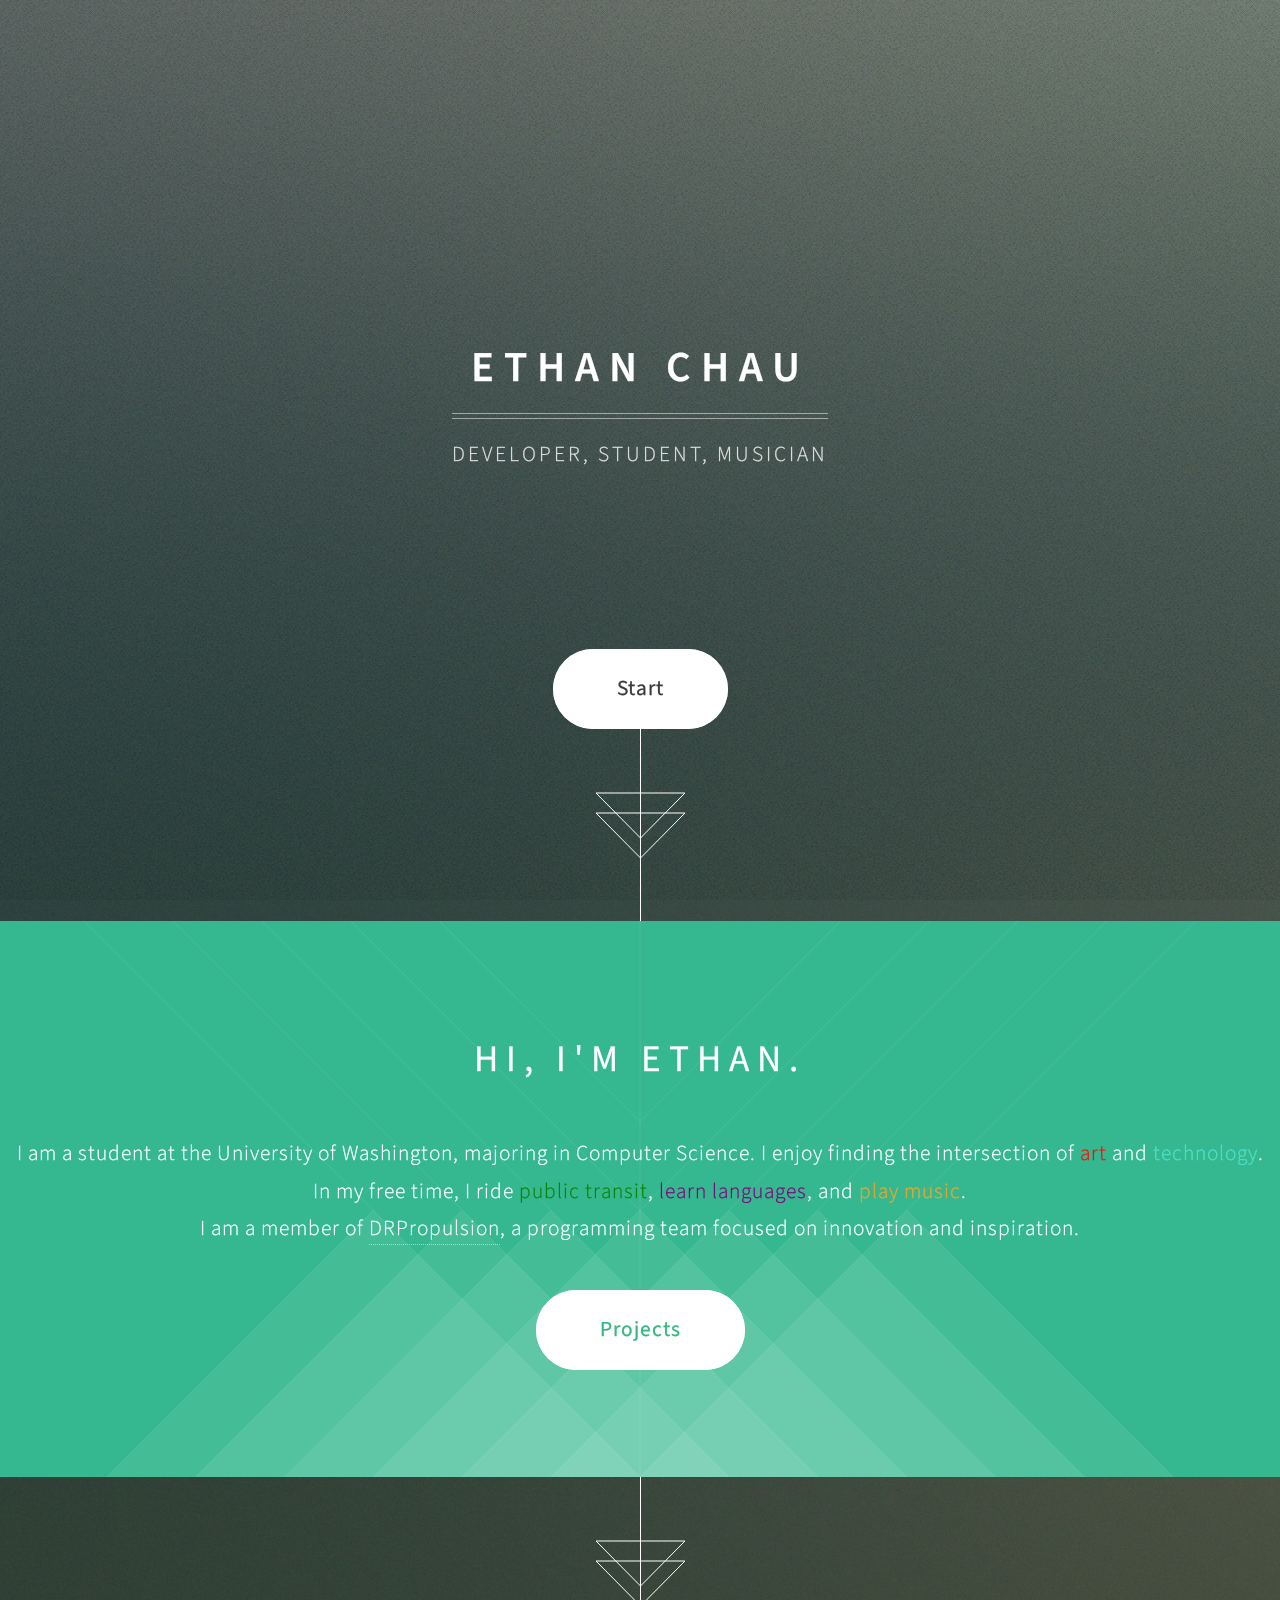
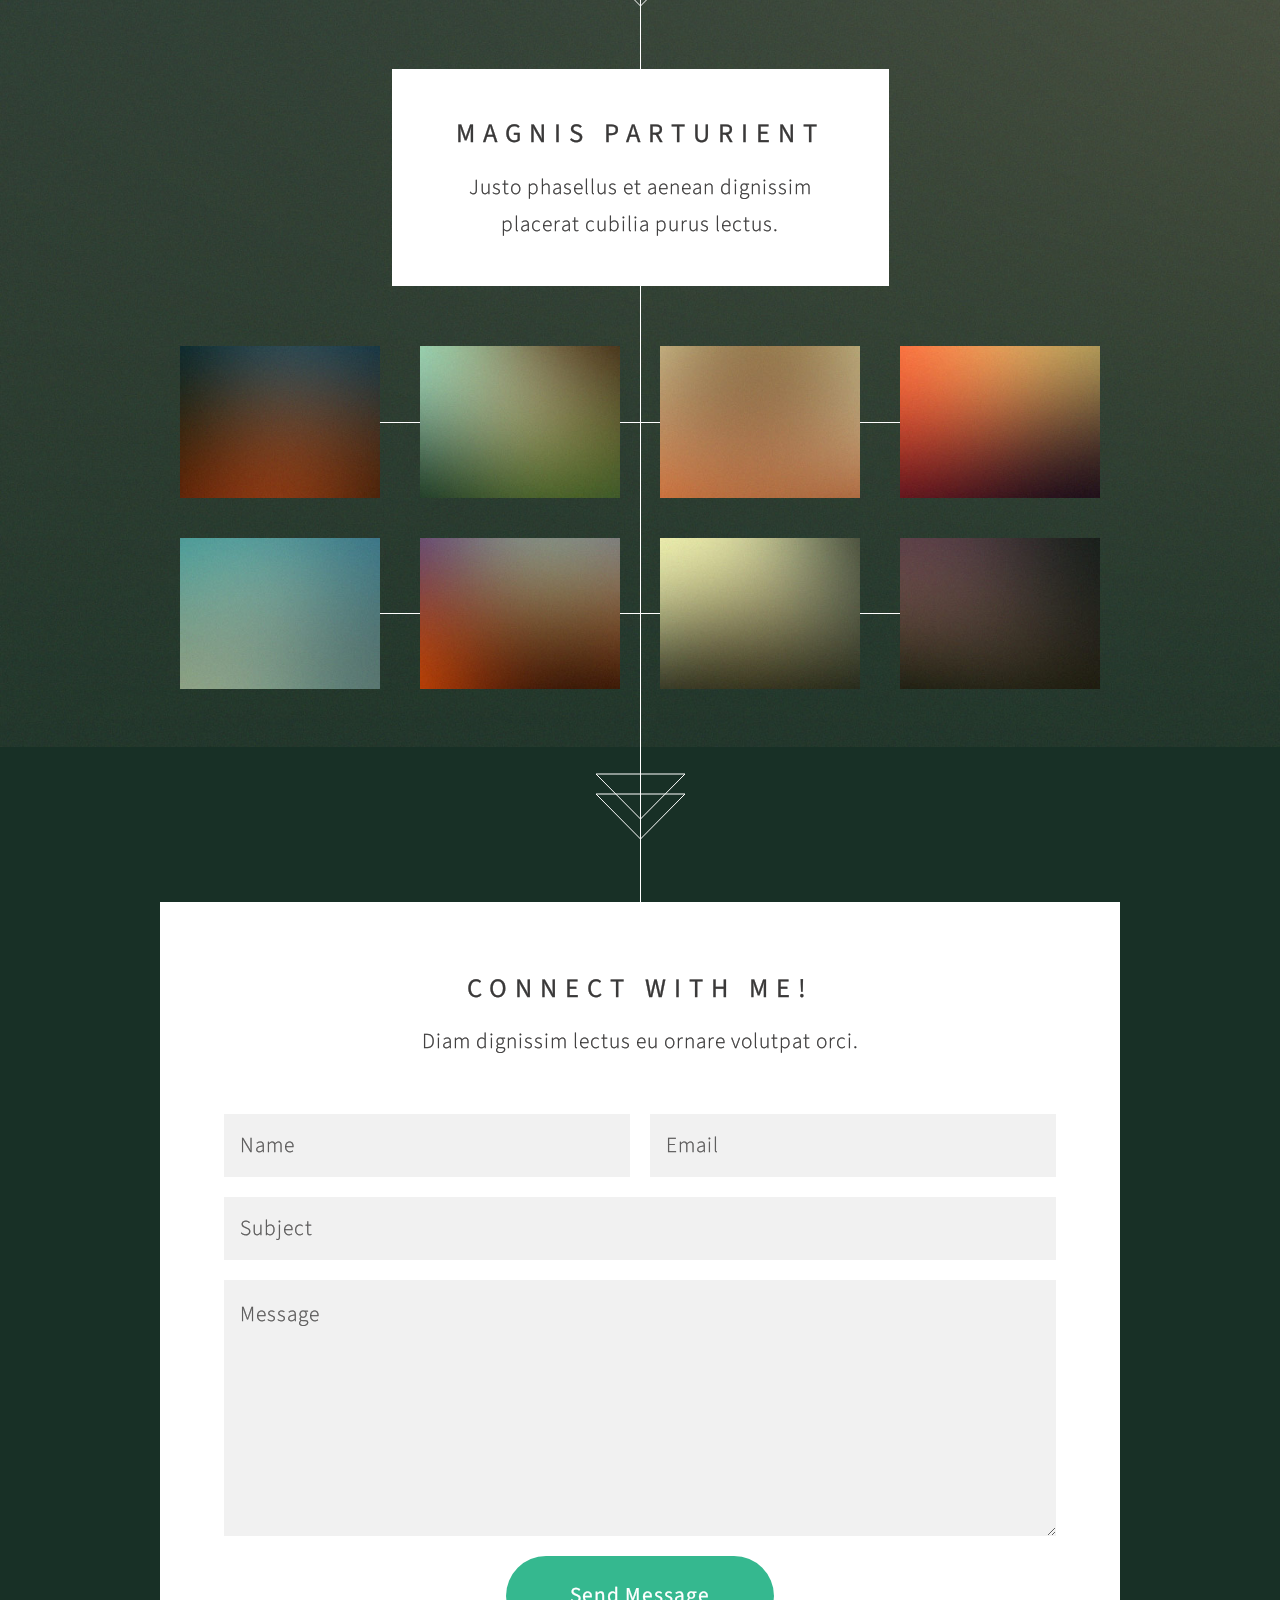
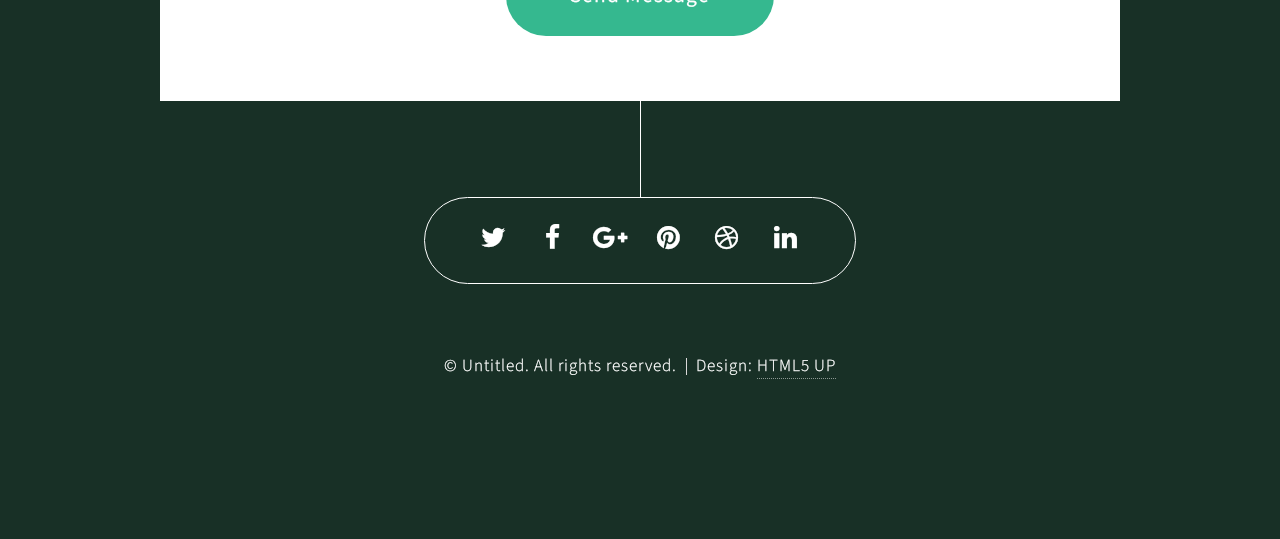
==== beta/index.html @ 8a01fe2d "beta site" ====
<!DOCTYPE HTML>
<!--
	Overflow by HTML5 UP
	html5up.net | @n33co
	Free for personal and commercial use under the CCA 3.0 license (html5up.net/license)
-->
<html>
	<head>
		<title>Ethan Chau</title>
		<meta charset="utf-8" />
		<meta name="viewport" content="width=device-width, initial-scale=1" />
		<!--[if lte IE 8]><script src="assets/js/ie/html5shiv.js"></script><![endif]-->
		<link rel="stylesheet" href="assets/css/main.css" />
		<!--[if lte IE 8]><link rel="stylesheet" href="assets/css/ie8.css" /><![endif]-->
		
	</head>
	<body>

		<!-- Header -->
			<section id="header">
				<header>
					<h1>Ethan Chau</h1>
					<p>Developer, Student, Musician</p>
				</header>
				<footer>
					<a href="#banner" class="button style2 scrolly-middle">Start</a>
				</footer>
			</section>

		<!-- Banner -->
			<section id="banner">
				<header>
					<h2>Hi, I'm Ethan.</h2>
				</header>
				<p>I am a student at the University of Washington, majoring in Computer Science.  I enjoy finding the intersection of <span style="color:red">art</span> and <span style="color:#49E0C4">technology</span>.</p>
				<p>In my free time, I ride <span style="color:green">public transit</span>, <span style="color:#770077">learn languages</span>, and <span style="color:#EAA520">play music</span>.</p>
				<p>I am a member of <a href="http://drpropulsion.github.io/">DRPropulsion</a>, a programming team focused on innovation and inspiration.</p>
				<footer>
					<a href="#first" class="button style2 scrolly">Projects</a>
				</footer>
			</section>


		<!-- Portfolio -->
			<article id="first" class="container box style2">
				<header>
					<h2>Magnis parturient</h2>
					<p>Justo phasellus et aenean dignissim<br />
					placerat cubilia purus lectus.</p>
				</header>
				<div class="inner gallery">
					<div class="row 0%">
						<div class="3u 12u(mobile)"><a href="images/fulls/01.jpg" class="image fit"><img src="images/thumbs/01.jpg" alt="" title="Ad infinitum" /></a></div>
						<div class="3u 12u(mobile)"><a href="images/fulls/02.jpg" class="image fit"><img src="images/thumbs/02.jpg" alt="" title="Dressed in Clarity" /></a></div>
						<div class="3u 12u(mobile)"><a href="images/fulls/03.jpg" class="image fit"><img src="images/thumbs/03.jpg" alt="" title="Raven" /></a></div>
						<div class="3u 12u(mobile)"><a href="images/fulls/04.jpg" class="image fit"><img src="images/thumbs/04.jpg" alt="" title="I'll have a cup of Disneyland, please" /></a></div>
					</div>
					<div class="row 0%">
						<div class="3u 12u(mobile)"><a href="images/fulls/05.jpg" class="image fit"><img src="images/thumbs/05.jpg" alt="" title="Cherish" /></a></div>
						<div class="3u 12u(mobile)"><a href="images/fulls/06.jpg" class="image fit"><img src="images/thumbs/06.jpg" alt="" title="Different." /></a></div>
						<div class="3u 12u(mobile)"><a href="images/fulls/07.jpg" class="image fit"><img src="images/thumbs/07.jpg" alt="" title="History was made here" /></a></div>
						<div class="3u 12u(mobile)"><a href="images/fulls/08.jpg" class="image fit"><img src="images/thumbs/08.jpg" alt="" title="People come and go and walk away" /></a></div>
					</div>
				</div>
			</article>

		<!-- Contact -->
			<article class="container box style3">
				<header>
					<h2>Connect with me!</h2>
					<p>Diam dignissim lectus eu ornare volutpat orci.</p>
				</header>
				<form action="https://formspree.io/ethanchau1@live.com" method="POST">
					<div class="row 50%">
						<div class="6u 12u$(mobile)"><input type="text" class="text" name="name" placeholder="Name" /></div>
						<div class="6u$ 12u$(mobile)"><input type="email" class="text" name="_replyto" placeholder="Email" /></div>
						<div class="12u$"><input type="text" class="text" name="_subject" placeholder="Subject" /></div>
						<input type="text" name="_gotcha" style="display:none" />
						<div class="12u$">
							<textarea name="message" placeholder="Message"></textarea>
						</div>
						<div class="12u$">
							<ul class="actions">
								<li><input type="submit" value="Send Message" /></li>
							</ul>
						</div>
						<input type="hidden" name="_next" value="../resume-thanks.html" />
					</div>
				</form>
			</article>

		<!-- Generic -->
		<!--
			<article class="container box style3">
				<header>
					<h2>Generic Box</h2>
					<p>Just a generic box. Nothing to see here.</p>
				</header>
				<section>
					<header>
						<h3>Paragraph</h3>
						<p>This is a subtitle</p>
					</header>
					<p>Phasellus nisl nisl, varius id <sup>porttitor sed pellentesque</sup> ac orci. Pellentesque
					habitant <strong>strong</strong> tristique <b>bold</b> et netus <i>italic</i> malesuada <em>emphasized</em> ac turpis egestas. Morbi
					leo suscipit ut. Praesent <sub>id turpis vitae</sub> turpis pretium ultricies. Vestibulum sit
					amet risus elit.</p>
				</section>
				<section>
					<header>
						<h3>Blockquote</h3>
					</header>
					<blockquote>Fringilla nisl. Donec accumsan interdum nisi, quis tincidunt felis sagittis eget.
					tempus euismod. Vestibulum ante ipsum primis in faucibus.</blockquote>
				</section>
				<section>
					<header>
						<h3>Divider</h3>
					</header>
					<p>Donec consectetur <a href="#">vestibulum dolor et pulvinar</a>. Etiam vel felis enim, at viverra
					ligula. Ut porttitor sagittis lorem, quis eleifend nisi ornare vel. Praesent nec orci
					facilisis leo magna. Cras sit amet urna eros, id egestas urna. Quisque aliquam
					tempus euismod. Vestibulum ante ipsum primis in faucibus orci luctus et ultrices
					posuere cubilia.</p>
					<hr />
					<p>Donec consectetur vestibulum dolor et pulvinar. Etiam vel felis enim, at viverra
					ligula. Ut porttitor sagittis lorem, quis eleifend nisi ornare vel. Praesent nec orci
					facilisis leo magna. Cras sit amet urna eros, id egestas urna. Quisque aliquam
					tempus euismod. Vestibulum ante ipsum primis in faucibus orci luctus et ultrices
					posuere cubilia.</p>
				</section>
				<section>
					<header>
						<h3>Unordered List</h3>
					</header>
					<ul class="default">
						<li>Donec consectetur vestibulum dolor et pulvinar. Etiam vel felis enim, at viverra ligula. Ut porttitor sagittis lorem, quis eleifend nisi ornare vel.</li>
						<li>Donec consectetur vestibulum dolor et pulvinar. Etiam vel felis enim, at viverra ligula. Ut porttitor sagittis lorem, quis eleifend nisi ornare vel.</li>
						<li>Donec consectetur vestibulum dolor et pulvinar. Etiam vel felis enim, at viverra ligula. Ut porttitor sagittis lorem, quis eleifend nisi ornare vel.</li>
						<li>Donec consectetur vestibulum dolor et pulvinar. Etiam vel felis enim, at viverra ligula. Ut porttitor sagittis lorem, quis eleifend nisi ornare vel.</li>
					</ul>
				</section>
				<section>
					<header>
						<h3>Ordered List</h3>
					</header>
					<ol class="default">
						<li>Donec consectetur vestibulum dolor et pulvinar. Etiam vel felis enim, at viverra ligula. Ut porttitor sagittis lorem, quis eleifend nisi ornare vel.</li>
						<li>Donec consectetur vestibulum dolor et pulvinar. Etiam vel felis enim, at viverra ligula. Ut porttitor sagittis lorem, quis eleifend nisi ornare vel.</li>
						<li>Donec consectetur vestibulum dolor et pulvinar. Etiam vel felis enim, at viverra ligula. Ut porttitor sagittis lorem, quis eleifend nisi ornare vel.</li>
						<li>Donec consectetur vestibulum dolor et pulvinar. Etiam vel felis enim, at viverra ligula. Ut porttitor sagittis lorem, quis eleifend nisi ornare vel.</li>
					</ol>
				</section>
				<section>
					<header>
						<h3>Table</h3>
					</header>
					<div class="table-wrapper">
						<table class="default">
							<thead>
								<tr>
									<th>ID</th>
									<th>Name</th>
									<th>Description</th>
									<th>Price</th>
								</tr>
							</thead>
							<tbody>
								<tr>
									<td>45815</td>
									<td>Something</td>
									<td>Ut porttitor sagittis lorem quis nisi ornare.</td>
									<td>29.99</td>
								</tr>
								<tr>
									<td>24524</td>
									<td>Nothing</td>
									<td>Ut porttitor sagittis lorem quis nisi ornare.</td>
									<td>19.99</td>
								</tr>
								<tr>
									<td>45815</td>
									<td>Something</td>
									<td>Ut porttitor sagittis lorem quis nisi ornare.</td>
									<td>29.99</td>
								</tr>
								<tr>
									<td>24524</td>
									<td>Nothing</td>
									<td>Ut porttitor sagittis lorem quis nisi ornare.</td>
									<td>19.99</td>
								</tr>
							</tbody>
							<tfoot>
								<tr>
									<td colspan="3"></td>
									<td>100.00</td>
								</tr>
							</tfoot>
						</table>
					</div>
				</section>
				<section>
					<header>
						<h3>Form</h3>
					</header>
					<form method="post" action="#">
						<div class="row">
							<div class="6u">
								<input class="text" type="text" name="name" id="name" value="" placeholder="John Doe" />
							</div>
							<div class="6u">
								<input class="text" type="text" name="email" id="email" value="" placeholder="johndoe@domain.tld" />
							</div>
						</div>
						<div class="row">
							<div class="12u">
								<select name="department" id="department">
									<option value="">Choose a department</option>
									<option value="1">Manufacturing</option>
									<option value="2">Administration</option>
									<option value="3">Support</option>
								</select>
							</div>
						</div>
						<div class="row">
							<div class="12u">
								<input class="text" type="text" name="subject" id="subject" value="" placeholder="Enter your subject" />
							</div>
						</div>
						<div class="row">
							<div class="12u">
								<textarea name="message" id="message" placeholder="Enter your message"></textarea>
							</div>
						</div>
						<div class="row">
							<div class="12u">
								<ul class="actions">
									<li><input type="submit" value="Submit" /></li>
									<li><input type="reset" class="style3" value="Clear Form" /></li>
								</ul>
							</div>
						</div>
					</form>
				</section>
			</article>
		-->

		<section id="footer">
			<ul class="icons">
				<li><a href="#" class="icon fa-twitter"><span class="label">Twitter</span></a></li>
				<li><a href="#" class="icon fa-facebook"><span class="label">Facebook</span></a></li>
				<li><a href="#" class="icon fa-google-plus"><span class="label">Google+</span></a></li>
				<li><a href="#" class="icon fa-pinterest"><span class="label">Pinterest</span></a></li>
				<li><a href="#" class="icon fa-dribbble"><span class="label">Dribbble</span></a></li>
				<li><a href="#" class="icon fa-linkedin"><span class="label">LinkedIn</span></a></li>
			</ul>
			<div class="copyright">
				<ul class="menu">
					<li>&copy; Untitled. All rights reserved.</li><li>Design: <a href="http://html5up.net">HTML5 UP</a></li>
				</ul>
			</div>
		</section>

		<!-- Scripts -->
			<script src="assets/js/jquery.min.js"></script>
			<script src="assets/js/jquery.scrolly.min.js"></script>
			<script src="assets/js/jquery.poptrox.min.js"></script>
			<script src="assets/js/skel.min.js"></script>
			<script src="assets/js/util.js"></script>
			<!--[if lte IE 8]><script src="assets/js/ie/respond.min.js"></script><![endif]-->
			<script src="assets/js/main.js"></script>

	</body>
</html>
---- beta/assets/css/main.css ----
@import url("http://fonts.googleapis.com/css?family=Source+Sans+Pro:300,300italic,400,600");
@import url("font-awesome.min.css");

/*
	Overflow by HTML5 UP
	html5up.net | @n33co
	Free for personal and commercial use under the CCA 3.0 license (html5up.net/license)
*/

/* Reset */

	html, body, div, span, applet, object, iframe, h1, h2, h3, h4, h5, h6, p, blockquote, pre, a, abbr, acronym, address, big, cite, code, del, dfn, em, img, ins, kbd, q, s, samp, small, strike, strong, sub, sup, tt, var, b, u, i, center, dl, dt, dd, ol, ul, li, fieldset, form, label, legend, table, caption, tbody, tfoot, thead, tr, th, td, article, aside, canvas, details, embed, figure, figcaption, footer, header, hgroup, menu, nav, output, ruby, section, summary, time, mark, audio, video {
		margin: 0;
		padding: 0;
		border: 0;
		font-size: 100%;
		font: inherit;
		vertical-align: baseline;
	}

	article, aside, details, figcaption, figure, footer, header, hgroup, menu, nav, section {
		display: block;
	}

	body {
		line-height: 1;
	}

	ol, ul {
		list-style: none;
	}

	blockquote, q {
		quotes: none;
	}

	blockquote:before, blockquote:after, q:before, q:after {
		content: '';
		content: none;
	}

	table {
		border-collapse: collapse;
		border-spacing: 0;
	}

	body {
		-webkit-text-size-adjust: none;
	}

/* Box Model */

	*, *:before, *:after {
		-moz-box-sizing: border-box;
		-webkit-box-sizing: border-box;
		box-sizing: border-box;
	}

/* Containers */

	.container {
		margin-left: auto;
		margin-right: auto;
	}

	.container.\31 25\25 {
		width: 100%;
		max-width: 1425px;
		min-width: 1140px;
	}

	.container.\37 5\25 {
		width: 855px;
	}

	.container.\35 0\25 {
		width: 570px;
	}

	.container.\32 5\25 {
		width: 285px;
	}

	.container {
		width: 1140px;
	}

	@media screen and (max-width: 1680px) {

		.container.\31 25\25 {
			width: 100%;
			max-width: 1200px;
			min-width: 960px;
		}

		.container.\37 5\25 {
			width: 720px;
		}

		.container.\35 0\25 {
			width: 480px;
		}

		.container.\32 5\25 {
			width: 240px;
		}

		.container {
			width: 960px;
		}

	}

	@media screen and (max-width: 1080px) {

		.container.\31 25\25 {
			width: 100%;
			max-width: 118.75%;
			min-width: 95%;
		}

		.container.\37 5\25 {
			width: 71.25%;
		}

		.container.\35 0\25 {
			width: 47.5%;
		}

		.container.\32 5\25 {
			width: 23.75%;
		}

		.container {
			width: 95%;
		}

	}

	@media screen and (max-width: 840px) {

		.container.\31 25\25 {
			width: 100%;
			max-width: 118.75%;
			min-width: 95%;
		}

		.container.\37 5\25 {
			width: 71.25%;
		}

		.container.\35 0\25 {
			width: 47.5%;
		}

		.container.\32 5\25 {
			width: 23.75%;
		}

		.container {
			width: 95%;
		}

	}

	@media screen and (max-width: 736px) {

		.container.\31 25\25 {
			width: 100%;
			max-width: 118.75%;
			min-width: 95%;
		}

		.container.\37 5\25 {
			width: 71.25%;
		}

		.container.\35 0\25 {
			width: 47.5%;
		}

		.container.\32 5\25 {
			width: 23.75%;
		}

		.container {
			width: 95% !important;
		}

	}

/* Grid */

	.row {
		border-bottom: solid 1px transparent;
		-moz-box-sizing: border-box;
		-webkit-box-sizing: border-box;
		box-sizing: border-box;
	}

	.row > * {
		float: left;
		-moz-box-sizing: border-box;
		-webkit-box-sizing: border-box;
		box-sizing: border-box;
	}

	.row:after, .row:before {
		content: '';
		display: block;
		clear: both;
		height: 0;
	}

	.row.uniform > * > :first-child {
		margin-top: 0;
	}

	.row.uniform > * > :last-child {
		margin-bottom: 0;
	}

	.row.\30 \25 > * {
		padding: 0px 0 0 0px;
	}

	.row.\30 \25 {
		margin: 0px 0 -1px 0px;
	}

	.row.uniform.\30 \25 > * {
		padding: 0px 0 0 0px;
	}

	.row.uniform.\30 \25 {
		margin: 0px 0 -1px 0px;
	}

	.row > * {
		padding: 40px 0 0 40px;
	}

	.row {
		margin: -40px 0 -1px -40px;
	}

	.row.uniform > * {
		padding: 40px 0 0 40px;
	}

	.row.uniform {
		margin: -40px 0 -1px -40px;
	}

	.row.\32 00\25 > * {
		padding: 80px 0 0 80px;
	}

	.row.\32 00\25 {
		margin: -80px 0 -1px -80px;
	}

	.row.uniform.\32 00\25 > * {
		padding: 80px 0 0 80px;
	}

	.row.uniform.\32 00\25 {
		margin: -80px 0 -1px -80px;
	}

	.row.\31 50\25 > * {
		padding: 60px 0 0 60px;
	}

	.row.\31 50\25 {
		margin: -60px 0 -1px -60px;
	}

	.row.uniform.\31 50\25 > * {
		padding: 60px 0 0 60px;
	}

	.row.uniform.\31 50\25 {
		margin: -60px 0 -1px -60px;
	}

	.row.\35 0\25 > * {
		padding: 20px 0 0 20px;
	}

	.row.\35 0\25 {
		margin: -20px 0 -1px -20px;
	}

	.row.uniform.\35 0\25 > * {
		padding: 20px 0 0 20px;
	}

	.row.uniform.\35 0\25 {
		margin: -20px 0 -1px -20px;
	}

	.row.\32 5\25 > * {
		padding: 10px 0 0 10px;
	}

	.row.\32 5\25 {
		margin: -10px 0 -1px -10px;
	}

	.row.uniform.\32 5\25 > * {
		padding: 10px 0 0 10px;
	}

	.row.uniform.\32 5\25 {
		margin: -10px 0 -1px -10px;
	}

	.\31 2u, .\31 2u\24 {
		width: 100%;
		clear: none;
		margin-left: 0;
	}

	.\31 1u, .\31 1u\24 {
		width: 91.6666666667%;
		clear: none;
		margin-left: 0;
	}

	.\31 0u, .\31 0u\24 {
		width: 83.3333333333%;
		clear: none;
		margin-left: 0;
	}

	.\39 u, .\39 u\24 {
		width: 75%;
		clear: none;
		margin-left: 0;
	}

	.\38 u, .\38 u\24 {
		width: 66.6666666667%;
		clear: none;
		margin-left: 0;
	}

	.\37 u, .\37 u\24 {
		width: 58.3333333333%;
		clear: none;
		margin-left: 0;
	}

	.\36 u, .\36 u\24 {
		width: 50%;
		clear: none;
		margin-left: 0;
	}

	.\35 u, .\35 u\24 {
		width: 41.6666666667%;
		clear: none;
		margin-left: 0;
	}

	.\34 u, .\34 u\24 {
		width: 33.3333333333%;
		clear: none;
		margin-left: 0;
	}

	.\33 u, .\33 u\24 {
		width: 25%;
		clear: none;
		margin-left: 0;
	}

	.\32 u, .\32 u\24 {
		width: 16.6666666667%;
		clear: none;
		margin-left: 0;
	}

	.\31 u, .\31 u\24 {
		width: 8.3333333333%;
		clear: none;
		margin-left: 0;
	}

	.\31 2u\24 + *,
	.\31 1u\24 + *,
	.\31 0u\24 + *,
	.\39 u\24 + *,
	.\38 u\24 + *,
	.\37 u\24 + *,
	.\36 u\24 + *,
	.\35 u\24 + *,
	.\34 u\24 + *,
	.\33 u\24 + *,
	.\32 u\24 + *,
	.\31 u\24 + * {
		clear: left;
	}

	.\-11u {
		margin-left: 91.66667%;
	}

	.\-10u {
		margin-left: 83.33333%;
	}

	.\-9u {
		margin-left: 75%;
	}

	.\-8u {
		margin-left: 66.66667%;
	}

	.\-7u {
		margin-left: 58.33333%;
	}

	.\-6u {
		margin-left: 50%;
	}

	.\-5u {
		margin-left: 41.66667%;
	}

	.\-4u {
		margin-left: 33.33333%;
	}

	.\-3u {
		margin-left: 25%;
	}

	.\-2u {
		margin-left: 16.66667%;
	}

	.\-1u {
		margin-left: 8.33333%;
	}

	@media screen and (max-width: 1680px) {

		.row > * {
			padding: 40px 0 0 40px;
		}

		.row {
			margin: -40px 0 -1px -40px;
		}

		.row.uniform > * {
			padding: 40px 0 0 40px;
		}

		.row.uniform {
			margin: -40px 0 -1px -40px;
		}

		.row.\32 00\25 > * {
			padding: 80px 0 0 80px;
		}

		.row.\32 00\25 {
			margin: -80px 0 -1px -80px;
		}

		.row.uniform.\32 00\25 > * {
			padding: 80px 0 0 80px;
		}

		.row.uniform.\32 00\25 {
			margin: -80px 0 -1px -80px;
		}

		.row.\31 50\25 > * {
			padding: 60px 0 0 60px;
		}

		.row.\31 50\25 {
			margin: -60px 0 -1px -60px;
		}

		.row.uniform.\31 50\25 > * {
			padding: 60px 0 0 60px;
		}

		.row.uniform.\31 50\25 {
			margin: -60px 0 -1px -60px;
		}

		.row.\35 0\25 > * {
			padding: 20px 0 0 20px;
		}

		.row.\35 0\25 {
			margin: -20px 0 -1px -20px;
		}

		.row.uniform.\35 0\25 > * {
			padding: 20px 0 0 20px;
		}

		.row.uniform.\35 0\25 {
			margin: -20px 0 -1px -20px;
		}

		.row.\32 5\25 > * {
			padding: 10px 0 0 10px;
		}

		.row.\32 5\25 {
			margin: -10px 0 -1px -10px;
		}

		.row.uniform.\32 5\25 > * {
			padding: 10px 0 0 10px;
		}

		.row.uniform.\32 5\25 {
			margin: -10px 0 -1px -10px;
		}

		.\31 2u\28wide\29, .\31 2u\24\28wide\29 {
			width: 100%;
			clear: none;
			margin-left: 0;
		}

		.\31 1u\28wide\29, .\31 1u\24\28wide\29 {
			width: 91.6666666667%;
			clear: none;
			margin-left: 0;
		}

		.\31 0u\28wide\29, .\31 0u\24\28wide\29 {
			width: 83.3333333333%;
			clear: none;
			margin-left: 0;
		}

		.\39 u\28wide\29, .\39 u\24\28wide\29 {
			width: 75%;
			clear: none;
			margin-left: 0;
		}

		.\38 u\28wide\29, .\38 u\24\28wide\29 {
			width: 66.6666666667%;
			clear: none;
			margin-left: 0;
		}

		.\37 u\28wide\29, .\37 u\24\28wide\29 {
			width: 58.3333333333%;
			clear: none;
			margin-left: 0;
		}

		.\36 u\28wide\29, .\36 u\24\28wide\29 {
			width: 50%;
			clear: none;
			margin-left: 0;
		}

		.\35 u\28wide\29, .\35 u\24\28wide\29 {
			width: 41.6666666667%;
			clear: none;
			margin-left: 0;
		}

		.\34 u\28wide\29, .\34 u\24\28wide\29 {
			width: 33.3333333333%;
			clear: none;
			margin-left: 0;
		}

		.\33 u\28wide\29, .\33 u\24\28wide\29 {
			width: 25%;
			clear: none;
			margin-left: 0;
		}

		.\32 u\28wide\29, .\32 u\24\28wide\29 {
			width: 16.6666666667%;
			clear: none;
			margin-left: 0;
		}

		.\31 u\28wide\29, .\31 u\24\28wide\29 {
			width: 8.3333333333%;
			clear: none;
			margin-left: 0;
		}

		.\31 2u\24\28wide\29 + *,
		.\31 1u\24\28wide\29 + *,
		.\31 0u\24\28wide\29 + *,
		.\39 u\24\28wide\29 + *,
		.\38 u\24\28wide\29 + *,
		.\37 u\24\28wide\29 + *,
		.\36 u\24\28wide\29 + *,
		.\35 u\24\28wide\29 + *,
		.\34 u\24\28wide\29 + *,
		.\33 u\24\28wide\29 + *,
		.\32 u\24\28wide\29 + *,
		.\31 u\24\28wide\29 + * {
			clear: left;
		}

		.\-11u\28wide\29 {
			margin-left: 91.66667%;
		}

		.\-10u\28wide\29 {
			margin-left: 83.33333%;
		}

		.\-9u\28wide\29 {
			margin-left: 75%;
		}

		.\-8u\28wide\29 {
			margin-left: 66.66667%;
		}

		.\-7u\28wide\29 {
			margin-left: 58.33333%;
		}

		.\-6u\28wide\29 {
			margin-left: 50%;
		}

		.\-5u\28wide\29 {
			margin-left: 41.66667%;
		}

		.\-4u\28wide\29 {
			margin-left: 33.33333%;
		}

		.\-3u\28wide\29 {
			margin-left: 25%;
		}

		.\-2u\28wide\29 {
			margin-left: 16.66667%;
		}

		.\-1u\28wide\29 {
			margin-left: 8.33333%;
		}

	}

	@media screen and (max-width: 1080px) {

		.row > * {
			padding: 40px 0 0 40px;
		}

		.row {
			margin: -40px 0 -1px -40px;
		}

		.row.uniform > * {
			padding: 40px 0 0 40px;
		}

		.row.uniform {
			margin: -40px 0 -1px -40px;
		}

		.row.\32 00\25 > * {
			padding: 80px 0 0 80px;
		}

		.row.\32 00\25 {
			margin: -80px 0 -1px -80px;
		}

		.row.uniform.\32 00\25 > * {
			padding: 80px 0 0 80px;
		}

		.row.uniform.\32 00\25 {
			margin: -80px 0 -1px -80px;
		}

		.row.\31 50\25 > * {
			padding: 60px 0 0 60px;
		}

		.row.\31 50\25 {
			margin: -60px 0 -1px -60px;
		}

		.row.uniform.\31 50\25 > * {
			padding: 60px 0 0 60px;
		}

		.row.uniform.\31 50\25 {
			margin: -60px 0 -1px -60px;
		}

		.row.\35 0\25 > * {
			padding: 20px 0 0 20px;
		}

		.row.\35 0\25 {
			margin: -20px 0 -1px -20px;
		}

		.row.uniform.\35 0\25 > * {
			padding: 20px 0 0 20px;
		}

		.row.uniform.\35 0\25 {
			margin: -20px 0 -1px -20px;
		}

		.row.\32 5\25 > * {
			padding: 10px 0 0 10px;
		}

		.row.\32 5\25 {
			margin: -10px 0 -1px -10px;
		}

		.row.uniform.\32 5\25 > * {
			padding: 10px 0 0 10px;
		}

		.row.uniform.\32 5\25 {
			margin: -10px 0 -1px -10px;
		}

		.\31 2u\28normal\29, .\31 2u\24\28normal\29 {
			width: 100%;
			clear: none;
			margin-left: 0;
		}

		.\31 1u\28normal\29, .\31 1u\24\28normal\29 {
			width: 91.6666666667%;
			clear: none;
			margin-left: 0;
		}

		.\31 0u\28normal\29, .\31 0u\24\28normal\29 {
			width: 83.3333333333%;
			clear: none;
			margin-left: 0;
		}

		.\39 u\28normal\29, .\39 u\24\28normal\29 {
			width: 75%;
			clear: none;
			margin-left: 0;
		}

		.\38 u\28normal\29, .\38 u\24\28normal\29 {
			width: 66.6666666667%;
			clear: none;
			margin-left: 0;
		}

		.\37 u\28normal\29, .\37 u\24\28normal\29 {
			width: 58.3333333333%;
			clear: none;
			margin-left: 0;
		}

		.\36 u\28normal\29, .\36 u\24\28normal\29 {
			width: 50%;
			clear: none;
			margin-left: 0;
		}

		.\35 u\28normal\29, .\35 u\24\28normal\29 {
			width: 41.6666666667%;
			clear: none;
			margin-left: 0;
		}

		.\34 u\28normal\29, .\34 u\24\28normal\29 {
			width: 33.3333333333%;
			clear: none;
			margin-left: 0;
		}

		.\33 u\28normal\29, .\33 u\24\28normal\29 {
			width: 25%;
			clear: none;
			margin-left: 0;
		}

		.\32 u\28normal\29, .\32 u\24\28normal\29 {
			width: 16.6666666667%;
			clear: none;
			margin-left: 0;
		}

		.\31 u\28normal\29, .\31 u\24\28normal\29 {
			width: 8.3333333333%;
			clear: none;
			margin-left: 0;
		}

		.\31 2u\24\28normal\29 + *,
		.\31 1u\24\28normal\29 + *,
		.\31 0u\24\28normal\29 + *,
		.\39 u\24\28normal\29 + *,
		.\38 u\24\28normal\29 + *,
		.\37 u\24\28normal\29 + *,
		.\36 u\24\28normal\29 + *,
		.\35 u\24\28normal\29 + *,
		.\34 u\24\28normal\29 + *,
		.\33 u\24\28normal\29 + *,
		.\32 u\24\28normal\29 + *,
		.\31 u\24\28normal\29 + * {
			clear: left;
		}

		.\-11u\28normal\29 {
			margin-left: 91.66667%;
		}

		.\-10u\28normal\29 {
			margin-left: 83.33333%;
		}

		.\-9u\28normal\29 {
			margin-left: 75%;
		}

		.\-8u\28normal\29 {
			margin-left: 66.66667%;
		}

		.\-7u\28normal\29 {
			margin-left: 58.33333%;
		}

		.\-6u\28normal\29 {
			margin-left: 50%;
		}

		.\-5u\28normal\29 {
			margin-left: 41.66667%;
		}

		.\-4u\28normal\29 {
			margin-left: 33.33333%;
		}

		.\-3u\28normal\29 {
			margin-left: 25%;
		}

		.\-2u\28normal\29 {
			margin-left: 16.66667%;
		}

		.\-1u\28normal\29 {
			margin-left: 8.33333%;
		}

	}

	@media screen and (max-width: 840px) {

		.row > * {
			padding: 30px 0 0 30px;
		}

		.row {
			margin: -30px 0 -1px -30px;
		}

		.row.uniform > * {
			padding: 30px 0 0 30px;
		}

		.row.uniform {
			margin: -30px 0 -1px -30px;
		}

		.row.\32 00\25 > * {
			padding: 60px 0 0 60px;
		}

		.row.\32 00\25 {
			margin: -60px 0 -1px -60px;
		}

		.row.uniform.\32 00\25 > * {
			padding: 60px 0 0 60px;
		}

		.row.uniform.\32 00\25 {
			margin: -60px 0 -1px -60px;
		}

		.row.\31 50\25 > * {
			padding: 45px 0 0 45px;
		}

		.row.\31 50\25 {
			margin: -45px 0 -1px -45px;
		}

		.row.uniform.\31 50\25 > * {
			padding: 45px 0 0 45px;
		}

		.row.uniform.\31 50\25 {
			margin: -45px 0 -1px -45px;
		}

		.row.\35 0\25 > * {
			padding: 15px 0 0 15px;
		}

		.row.\35 0\25 {
			margin: -15px 0 -1px -15px;
		}

		.row.uniform.\35 0\25 > * {
			padding: 15px 0 0 15px;
		}

		.row.uniform.\35 0\25 {
			margin: -15px 0 -1px -15px;
		}

		.row.\32 5\25 > * {
			padding: 7.5px 0 0 7.5px;
		}

		.row.\32 5\25 {
			margin: -7.5px 0 -1px -7.5px;
		}

		.row.uniform.\32 5\25 > * {
			padding: 7.5px 0 0 7.5px;
		}

		.row.uniform.\32 5\25 {
			margin: -7.5px 0 -1px -7.5px;
		}

		.\31 2u\28narrow\29, .\31 2u\24\28narrow\29 {
			width: 100%;
			clear: none;
			margin-left: 0;
		}

		.\31 1u\28narrow\29, .\31 1u\24\28narrow\29 {
			width: 91.6666666667%;
			clear: none;
			margin-left: 0;
		}

		.\31 0u\28narrow\29, .\31 0u\24\28narrow\29 {
			width: 83.3333333333%;
			clear: none;
			margin-left: 0;
		}

		.\39 u\28narrow\29, .\39 u\24\28narrow\29 {
			width: 75%;
			clear: none;
			margin-left: 0;
		}

		.\38 u\28narrow\29, .\38 u\24\28narrow\29 {
			width: 66.6666666667%;
			clear: none;
			margin-left: 0;
		}

		.\37 u\28narrow\29, .\37 u\24\28narrow\29 {
			width: 58.3333333333%;
			clear: none;
			margin-left: 0;
		}

		.\36 u\28narrow\29, .\36 u\24\28narrow\29 {
			width: 50%;
			clear: none;
			margin-left: 0;
		}

		.\35 u\28narrow\29, .\35 u\24\28narrow\29 {
			width: 41.6666666667%;
			clear: none;
			margin-left: 0;
		}

		.\34 u\28narrow\29, .\34 u\24\28narrow\29 {
			width: 33.3333333333%;
			clear: none;
			margin-left: 0;
		}

		.\33 u\28narrow\29, .\33 u\24\28narrow\29 {
			width: 25%;
			clear: none;
			margin-left: 0;
		}

		.\32 u\28narrow\29, .\32 u\24\28narrow\29 {
			width: 16.6666666667%;
			clear: none;
			margin-left: 0;
		}

		.\31 u\28narrow\29, .\31 u\24\28narrow\29 {
			width: 8.3333333333%;
			clear: none;
			margin-left: 0;
		}

		.\31 2u\24\28narrow\29 + *,
		.\31 1u\24\28narrow\29 + *,
		.\31 0u\24\28narrow\29 + *,
		.\39 u\24\28narrow\29 + *,
		.\38 u\24\28narrow\29 + *,
		.\37 u\24\28narrow\29 + *,
		.\36 u\24\28narrow\29 + *,
		.\35 u\24\28narrow\29 + *,
		.\34 u\24\28narrow\29 + *,
		.\33 u\24\28narrow\29 + *,
		.\32 u\24\28narrow\29 + *,
		.\31 u\24\28narrow\29 + * {
			clear: left;
		}

		.\-11u\28narrow\29 {
			margin-left: 91.66667%;
		}

		.\-10u\28narrow\29 {
			margin-left: 83.33333%;
		}

		.\-9u\28narrow\29 {
			margin-left: 75%;
		}

		.\-8u\28narrow\29 {
			margin-left: 66.66667%;
		}

		.\-7u\28narrow\29 {
			margin-left: 58.33333%;
		}

		.\-6u\28narrow\29 {
			margin-left: 50%;
		}

		.\-5u\28narrow\29 {
			margin-left: 41.66667%;
		}

		.\-4u\28narrow\29 {
			margin-left: 33.33333%;
		}

		.\-3u\28narrow\29 {
			margin-left: 25%;
		}

		.\-2u\28narrow\29 {
			margin-left: 16.66667%;
		}

		.\-1u\28narrow\29 {
			margin-left: 8.33333%;
		}

	}

	@media screen and (max-width: 736px) {

		.row > * {
			padding: 20px 0 0 20px;
		}

		.row {
			margin: -20px 0 -1px -20px;
		}

		.row.uniform > * {
			padding: 20px 0 0 20px;
		}

		.row.uniform {
			margin: -20px 0 -1px -20px;
		}

		.row.\32 00\25 > * {
			padding: 40px 0 0 40px;
		}

		.row.\32 00\25 {
			margin: -40px 0 -1px -40px;
		}

		.row.uniform.\32 00\25 > * {
			padding: 40px 0 0 40px;
		}

		.row.uniform.\32 00\25 {
			margin: -40px 0 -1px -40px;
		}

		.row.\31 50\25 > * {
			padding: 30px 0 0 30px;
		}

		.row.\31 50\25 {
			margin: -30px 0 -1px -30px;
		}

		.row.uniform.\31 50\25 > * {
			padding: 30px 0 0 30px;
		}

		.row.uniform.\31 50\25 {
			margin: -30px 0 -1px -30px;
		}

		.row.\35 0\25 > * {
			padding: 10px 0 0 10px;
		}

		.row.\35 0\25 {
			margin: -10px 0 -1px -10px;
		}

		.row.uniform.\35 0\25 > * {
			padding: 10px 0 0 10px;
		}

		.row.uniform.\35 0\25 {
			margin: -10px 0 -1px -10px;
		}

		.row.\32 5\25 > * {
			padding: 5px 0 0 5px;
		}

		.row.\32 5\25 {
			margin: -5px 0 -1px -5px;
		}

		.row.uniform.\32 5\25 > * {
			padding: 5px 0 0 5px;
		}

		.row.uniform.\32 5\25 {
			margin: -5px 0 -1px -5px;
		}

		.\31 2u\28mobile\29, .\31 2u\24\28mobile\29 {
			width: 100%;
			clear: none;
			margin-left: 0;
		}

		.\31 1u\28mobile\29, .\31 1u\24\28mobile\29 {
			width: 91.6666666667%;
			clear: none;
			margin-left: 0;
		}

		.\31 0u\28mobile\29, .\31 0u\24\28mobile\29 {
			width: 83.3333333333%;
			clear: none;
			margin-left: 0;
		}

		.\39 u\28mobile\29, .\39 u\24\28mobile\29 {
			width: 75%;
			clear: none;
			margin-left: 0;
		}

		.\38 u\28mobile\29, .\38 u\24\28mobile\29 {
			width: 66.6666666667%;
			clear: none;
			margin-left: 0;
		}

		.\37 u\28mobile\29, .\37 u\24\28mobile\29 {
			width: 58.3333333333%;
			clear: none;
			margin-left: 0;
		}

		.\36 u\28mobile\29, .\36 u\24\28mobile\29 {
			width: 50%;
			clear: none;
			margin-left: 0;
		}

		.\35 u\28mobile\29, .\35 u\24\28mobile\29 {
			width: 41.6666666667%;
			clear: none;
			margin-left: 0;
		}

		.\34 u\28mobile\29, .\34 u\24\28mobile\29 {
			width: 33.3333333333%;
			clear: none;
			margin-left: 0;
		}

		.\33 u\28mobile\29, .\33 u\24\28mobile\29 {
			width: 25%;
			clear: none;
			margin-left: 0;
		}

		.\32 u\28mobile\29, .\32 u\24\28mobile\29 {
			width: 16.6666666667%;
			clear: none;
			margin-left: 0;
		}

		.\31 u\28mobile\29, .\31 u\24\28mobile\29 {
			width: 8.3333333333%;
			clear: none;
			margin-left: 0;
		}

		.\31 2u\24\28mobile\29 + *,
		.\31 1u\24\28mobile\29 + *,
		.\31 0u\24\28mobile\29 + *,
		.\39 u\24\28mobile\29 + *,
		.\38 u\24\28mobile\29 + *,
		.\37 u\24\28mobile\29 + *,
		.\36 u\24\28mobile\29 + *,
		.\35 u\24\28mobile\29 + *,
		.\34 u\24\28mobile\29 + *,
		.\33 u\24\28mobile\29 + *,
		.\32 u\24\28mobile\29 + *,
		.\31 u\24\28mobile\29 + * {
			clear: left;
		}

		.\-11u\28mobile\29 {
			margin-left: 91.66667%;
		}

		.\-10u\28mobile\29 {
			margin-left: 83.33333%;
		}

		.\-9u\28mobile\29 {
			margin-left: 75%;
		}

		.\-8u\28mobile\29 {
			margin-left: 66.66667%;
		}

		.\-7u\28mobile\29 {
			margin-left: 58.33333%;
		}

		.\-6u\28mobile\29 {
			margin-left: 50%;
		}

		.\-5u\28mobile\29 {
			margin-left: 41.66667%;
		}

		.\-4u\28mobile\29 {
			margin-left: 33.33333%;
		}

		.\-3u\28mobile\29 {
			margin-left: 25%;
		}

		.\-2u\28mobile\29 {
			margin-left: 16.66667%;
		}

		.\-1u\28mobile\29 {
			margin-left: 8.33333%;
		}

	}

/* Basic */

	body {
		background-color: #183026;
		background-image: url("images/overlay.png"), url("../../images/bg.jpg");
		background-repeat: repeat, no-repeat;
		background-size: auto, cover;
		background-position: top left, center 0;
		background-attachment: fixed, fixed;
		font-family: 'Source Sans Pro', sans-serif;
		font-size: 18pt;
		line-height: 1.75em;
		font-weight: 300;
		letter-spacing: 1px;
		color: #3a3939;
		text-shadow: 0 0 0.5px rgba(58, 57, 57, 0.25);
		-webkit-text-stroke: 0.25px;
	}

		body.is-scroll {
			background-attachment: scroll, scroll;
			background-size: auto, 100% auto;
		}

		body.is-loading * {
			-moz-transition: none !important;
			-webkit-transition: none !important;
			-ms-transition: none !important;
			transition: none !important;
			-moz-animation: none !important;
			-webkit-animation: none !important;
			-ms-animation: none !important;
			animation: none !important;
		}

	input, textarea, select {
		font-family: 'Source Sans Pro', sans-serif;
		font-size: 18pt;
		line-height: 1.75em;
		font-weight: 300;
		letter-spacing: 1px;
		color: #3a3939;
		text-shadow: 0 0 0.5px rgba(58, 57, 57, 0.25);
		-webkit-text-stroke: 0.25px;
	}

	h1, h2, h3, h4, h5, h6 {
		font-weight: 400;
		text-transform: uppercase;
		line-height: 1.75em;
	}

	h1 a, h2 a, h3 a, h4 a, h5 a, h6 a {
		color: inherit;
		text-decoration: none;
	}

	h2 {
		font-size: 1.25em;
		letter-spacing: 8px;
	}

	h3 {
		font-size: 1em;
		letter-spacing: 5px;
	}

	strong, b {
		font-weight: 400;
	}

	em, i {
		font-style: italic;
	}

	a {
		-moz-transition: border-color 0.35s ease-in-out, color 0.35s ease-in-out;
		-webkit-transition: border-color 0.35s ease-in-out, color 0.35s ease-in-out;
		-ms-transition: border-color 0.35s ease-in-out, color 0.35s ease-in-out;
		transition: border-color 0.35s ease-in-out, color 0.35s ease-in-out;
		color: #35b88f;
		text-shadow: 0 0 0.5px rgba(53, 184, 143, 0.25);
		text-decoration: none;
		border-bottom: dotted 1px rgba(53, 184, 143, 0.5);
	}

		a:hover {
			border-bottom-color: rgba(53, 184, 143, 0);
		}

	sub {
		position: relative;
		top: 0.5em;
		font-size: 0.8em;
	}

	sup {
		position: relative;
		top: -0.5em;
		font-size: 0.8em;
	}

	hr {
		border: 0;
		border-top: solid 1px #dad9d9;
		margin: 2em 0 2em 0;
	}

	blockquote {
		border-left: solid 0.5em #eae9e9;
		padding: 1em 0 1em 2em;
		font-style: italic;
	}

	p, ul, ol, dl, table {
		margin-bottom: 1em;
	}

	header {
		margin-bottom: 1em;
	}

		header p {
			display: block;
			margin: 0.5em 0 0 0;
			padding: 0 0 1.5em 0;
		}

	footer {
		margin-top: 1em;
	}

	br.clear {
		clear: both;
	}

/* Sections/Article */

	section, article {
		margin-bottom: 3em;
	}

	section > :last-child,
	article > :last-child,
	section:last-child,
	article:last-child {
		margin-bottom: 0;
	}

	.row > section, .row > article {
		margin-bottom: 0;
	}

/* Image */

	.image {
		display: inline-block;
		border: 0;
	}

		.image img {
			display: block;
			width: 100%;
		}

		.image.featured {
			display: block;
			width: 100%;
			margin: 0 0 2em 0;
		}

		.image.fit {
			display: block;
			width: 100%;
		}

		.image.left {
			float: left;
			margin: 0 2em 2em 0;
		}

		.image.centered {
			display: block;
			margin: 0 0 2em 0;
		}

			.image.centered img {
				margin: 0 auto;
				width: auto;
			}

/* List */

	ul.default {
		list-style: disc;
		padding-left: 1em;
	}

		ul.default li {
			padding-left: 1.5em;
			margin-top: 1.5em;
		}

			ul.default li:first-child {
				margin-top: 0;
			}

	ul.icons {
		cursor: default;
	}

		ul.icons li {
			display: inline-block;
		}

		ul.icons a {
			display: inline-block;
			width: 2.5em;
			height: 2.5em;
			line-height: 2.5em;
			text-align: center;
			border: 0;
		}

	ul.menu {
		cursor: default;
	}

		ul.menu li {
			display: inline-block;
			line-height: 1em;
			border-left: solid 1px #dad9d9;
			padding: 0 0 0 0.5em;
			margin: 0 0 0 0.5em;
		}

			ul.menu li:first-child {
				border-left: 0;
				padding-left: 0;
				margin-left: 0;
			}

	ul.actions {
		cursor: default;
	}

		ul.actions li {
			display: inline-block;
			margin: 0 0 0 0.5em;
		}

			ul.actions li:first-child {
				margin-left: 0;
			}

	ol.default {
		list-style: decimal;
		padding-left: 1.25em;
	}

		ol.default li {
			padding-left: 1.25em;
			margin-top: 1.5em;
		}

/* Form */

	form label {
		display: block;
		margin: 0 0 0.5em 0;
	}

	form input[type="text"],
	form input[type="email"],
	form input[type="password"],
	form select,
	form textarea {
		-moz-transition: background-color 0.35s ease-in-out;
		-webkit-transition: background-color 0.35s ease-in-out;
		-ms-transition: background-color 0.35s ease-in-out;
		transition: background-color 0.35s ease-in-out;
		-webkit-appearance: none;
		display: block;
		border: 0;
		background: #f1f1f1;
		width: 100%;
		padding: 0.75em;
	}

		form input[type="text"]:focus,
		form input[type="email"]:focus,
		form input[type="password"]:focus,
		form select:focus,
		form textarea:focus {
			background: #f8f8f8;
		}

	form input[type="text"],
	form input[type="email"],
	form input[type="password"],
	form select {
		line-height: 1em;
	}

	form textarea {
		min-height: 12em;
	}

	form .formerize-placeholder {
		color: #5a5959 !important;
	}

	form ::-webkit-input-placeholder {
		color: #5a5959 !important;
	}

	form :-moz-placeholder {
		color: #5a5959 !important;
	}

	form ::-moz-placeholder {
		color: #5a5959 !important;
	}

	form :-ms-input-placeholder {
		color: #5a5959 !important;
	}

	form ::-moz-focus-inner {
		border: 0;
	}

	form ul.actions {
		margin-bottom: 0;
		text-align: center;
	}

/* Table */

	.table-wrapper {
		width: 100%;
		overflow-x: auto;
		-webkit-overflow-scrolling: touch;
	}

	table {
		width: 100%;
	}

		table.default {
			width: 100%;
		}

			table.default tbody tr {
				border-top: solid 1px #eae9e9;
			}

				table.default tbody tr:first-child {
					border-top: 0;
				}

			table.default td {
				padding: 0.75em 1.25em 0.75em 1.25em;
			}

			table.default th {
				text-align: left;
				font-weight: 400;
				padding: 0.75em 1.25em 0.75em 1.25em;
			}

			table.default thead {
				background: #f5f5f5;
			}

/* Button */

	input[type="button"],
	input[type="submit"],
	input[type="reset"],
	button,
	.button {
		-moz-transition: background-color 0.35s ease-in-out, color 0.35s ease-in-out;
		-webkit-transition: background-color 0.35s ease-in-out, color 0.35s ease-in-out;
		-ms-transition: background-color 0.35s ease-in-out, color 0.35s ease-in-out;
		transition: background-color 0.35s ease-in-out, color 0.35s ease-in-out;
		-webkit-appearance: none;
		position: relative;
		display: inline-block;
		border: 0;
		background: #35b88f;
		color: #fff;
		text-shadow: 0 0 0.5px rgba(255, 255, 255, 0.25);
		cursor: pointer;
		text-decoration: none;
		outline: 0;
		padding: 1em 3em 1em 3em;
		text-align: center;
		border-radius: 3em;
		font-weight: 400;
	}

		input[type="button"]:hover,
		input[type="submit"]:hover,
		input[type="reset"]:hover,
		button:hover,
		.button:hover {
			background: #45c89f;
		}

		input[type="button"].style2,
		input[type="submit"].style2,
		input[type="reset"].style2,
		button.style2,
		.button.style2 {
			color: #3a3939;
			background: #fff;
			box-shadow: inset 0 0 0 1px #fff;
		}

			input[type="button"].style2:hover,
			input[type="submit"].style2:hover,
			input[type="reset"].style2:hover,
			button.style2:hover,
			.button.style2:hover {
				background: rgba(255, 255, 255, 0.1);
				color: #fff !important;
				text-shadow: 0 0 0.5px rgba(255, 255, 255, 0.25) !important;
			}

		input[type="button"].style3,
		input[type="submit"].style3,
		input[type="reset"].style3,
		button.style3,
		.button.style3 {
			background: none;
			color: #3a3939;
			box-shadow: inset 0 0 0 1px #dad9d9;
		}

			input[type="button"].style3:hover,
			input[type="submit"].style3:hover,
			input[type="reset"].style3:hover,
			button.style3:hover,
			.button.style3:hover {
				background: rgba(58, 57, 57, 0.025);
			}

/* Box */

	.box {
		position: relative;
		margin-top: 9em;
		margin-bottom: 0;
	}

		.box:after {
			content: '';
			display: block;
			position: absolute;
			top: -9em;
			left: 50%;
			height: 9em;
			border-left: solid 1px #fff;
		}

		.box:before {
			content: '';
			display: block;
			width: 90px;
			height: 66px;
			position: absolute;
			left: 50%;
			top: -4.5em;
			margin-left: -45px;
			margin-top: -33px;
			background: url("images/arrow.svg") no-repeat;
		}

		.box :last-child {
			margin-bottom: 0;
		}

		.box.style1 {
			background: #fff;
			padding: 3em;
		}

			.box.style1 .image {
				display: block;
				position: absolute;
				top: 0;
				width: 50%;
				height: 100%;
				background: #152E33;
				overflow: hidden;
			}

				.box.style1 .image img {
					position: absolute;
					top: 0;
					height: 100%;
					width: auto;
				}

			.box.style1 .inner > :last-child {
				margin: 0;
			}

			.box.style1.right .image {
				left: 0;
			}

				.box.style1.right .image img {
					right: 0;
				}

			.box.style1.right .inner {
				margin-left: 50%;
				padding-left: 3em;
			}

			.box.style1.left .image {
				right: 0;
			}

				.box.style1.left .image img {
					left: 0;
				}

			.box.style1.left .inner {
				margin-right: 50%;
				padding-right: 3em;
			}

		.box.style2 {
			text-align: center;
		}

			.box.style2 header {
				display: inline-block;
				background: #fff;
				padding: 2em 3em 2em 3em;
				margin: 0;
			}

				.box.style2 header p {
					padding: 0;
				}

			.box.style2 .inner {
				position: relative;
				padding: 40px 0 0px 0;
			}

				.box.style2 .inner:after {
					content: '';
					display: block;
					position: absolute;
					top: 0;
					left: 50%;
					height: 100%;
					border-left: solid 1px #fff;
				}

				.box.style2 .inner .row {
					position: relative;
				}

					.box.style2 .inner .row:before {
						content: '';
						display: block;
						position: absolute;
						top: 50%;
						left: 20px;
						width: calc(100% - 40px);
						border-bottom: solid 1px #fff;
					}

				.box.style2 .inner .image {
					position: relative;
					z-index: 1;
					padding: 20px;
				}

		.box.style3 {
			background: #fff;
			padding: 3em;
		}

			.box.style3 header {
				text-align: center;
			}

/* Icons */

	.icon {
		text-decoration: none;
	}

		.icon:before {
			display: inline-block;
			font-family: FontAwesome;
			font-size: 1.25em;
			text-decoration: none;
			font-style: normal;
			font-weight: normal;
			line-height: 1;
			-webkit-font-smoothing: antialiased;
			-moz-osx-font-smoothing: grayscale;
		}

		.icon > .label {
			display: none;
		}

/* Header */

	#header {
		position: relative;
		color: #fff;
		text-shadow: 0 0 0.5px rgba(255, 255, 255, 0.25);
		text-align: center;
		margin: 0;
		padding: 14em 0 14em 0;
		cursor: default;
	}

		#header header {
			display: inline-block;
			padding: 0 0 4.5em 0;
		}

			#header header h1 {
				font-weight: 600;
				font-size: 2em;
				letter-spacing: 10px;
			}

			#header header p {
				border-top: solid 1px rgba(255, 255, 255, 0.5);
				color: rgba(255, 255, 255, 0.75);
				text-shadow: 0 0 0.5px rgba(255, 255, 255, 0.1875);
				font-size: 1em;
				text-transform: uppercase;
				letter-spacing: 3px;
				padding: 0;
				margin-top: 0.35em;
			}

				#header header p:before {
					content: '';
					display: block;
					border-top: solid 1px rgba(255, 255, 255, 0.5);
					margin: 4px 0 0.8em 0;
				}

		#header footer {
			position: absolute;
			bottom: 9em;
			margin: 0;
			width: 100%;
		}

			#header footer:after {
				content: '';
				display: block;
				position: absolute;
				bottom: -9em;
				left: 50%;
				height: 9em;
				border-left: solid 1px #fff;
			}

			#header footer:before {
				content: '';
				display: block;
				width: 90px;
				height: 66px;
				position: absolute;
				left: 50%;
				bottom: -4.5em;
				margin-left: -45px;
				margin-bottom: -33px;
				background: url("images/arrow.svg") no-repeat;
			}

/* Banner */

	#banner {
		position: relative;
		color: #fff;
		text-shadow: 0 0 0.5px rgba(255, 255, 255, 0.25);
		text-align: center;
		background: #35b88f url("images/banner.svg") bottom center no-repeat;
		padding: 5em 0 5em 0;
		margin: 0;
		background-size: 125% auto;
	}

		#banner .button {
			color: #35b882;
			text-shadow: 0 0 0.5px rgba(53, 184, 130, 0.25);
		}

		#banner header {
			margin: 0 0 2em 0;
		}

			#banner header h2 {
				font-weight: 400;
				font-size: 1.75em;
				letter-spacing: 8px;
			}

		#banner p {
			margin: 0;
		}

		#banner footer {
			margin: 2em 0 0 0;
		}

		#banner a {
			color: inherit;
			border-bottom-color: rgba(255, 255, 255, 0.5);
		}

			#banner a:hover {
				border-bottom-color: rgba(255, 255, 255, 0);
			}

/* Footer */

	#footer {
		position: relative;
		color: #fff;
		text-shadow: 0 0 0.5px rgba(255, 255, 255, 0.25);
		text-align: center;
		margin: 4.5em 0 0 0;
	}

		#footer:after {
			content: '';
			display: block;
			position: absolute;
			top: -4.5em;
			left: 50%;
			height: 4.5em;
			border-left: solid 1px #fff;
		}

		#footer a {
			color: #fff;
			text-shadow: 0 0 0.5px rgba(255, 255, 255, 0.25);
			border-bottom-color: rgba(255, 255, 255, 0.5);
		}

			#footer a:hover {
				color: #35b88f;
				text-shadow: 0 0 0.5px rgba(69, 200, 159, 0.25);
				border-bottom-color: rgba(53, 184, 143, 0.5);
			}

		#footer .icons {
			padding: 0.75em 2em 0.75em 2em;
			border-radius: 3em;
			border: solid 1px #fff;
			display: inline-block;
			margin: 0 0 3em 0;
		}

		#footer .copyright {
			margin: 0 0 9em 0;
			font-size: 0.8em;
		}

/* Poptrox */

	.poptrox-popup {
		-moz-box-sizing: content-box;
		-webkit-box-sizing: content-box;
		-ms-box-sizing: content-box;
		box-sizing: content-box;
		background: #fff;
		padding-bottom: 3em;
	}

		.poptrox-popup .loader {
			width: 48px;
			height: 48px;
			background: url("images/loader.gif");
			position: absolute;
			top: 50%;
			left: 50%;
			margin: -24px 0 0 -24px;
		}

		.poptrox-popup .caption {
			position: absolute;
			bottom: 0;
			left: 0;
			background: #fff;
			width: 100%;
			height: 3em;
			line-height: 3em;
			text-align: center;
			cursor: default;
			z-index: 1;
		}

		.poptrox-popup .nav-next,
		.poptrox-popup .nav-previous {
			-moz-transition: opacity 0.5s ease-in-out;
			-webkit-transition: opacity 0.5s ease-in-out;
			-ms-transition: opacity 0.5s ease-in-out;
			transition: opacity 0.5s ease-in-out;
			position: absolute;
			top: 0;
			width: 50%;
			height: 100%;
			opacity: 0;
			cursor: pointer;
			background: rgba(0, 0, 0, 0.01);
			-webkit-tap-highlight-color: rgba(255, 255, 255, 0);
		}

			.poptrox-popup .nav-next:before,
			.poptrox-popup .nav-previous:before {
				content: '';
				position: absolute;
				width: 96px;
				height: 64px;
				background: url("images/poptrox-nav.svg");
				top: calc(50% - 1.5em);
				margin: -32px 0 0 0;
			}

		.poptrox-popup:hover .nav-next,
		.poptrox-popup:hover .nav-previous {
			opacity: 0.5;
		}

			.poptrox-popup:hover .nav-next:hover,
			.poptrox-popup:hover .nav-previous:hover {
				opacity: 1.0;
			}

		.poptrox-popup .nav-next {
			right: 0;
		}

			.poptrox-popup .nav-next:before {
				right: 0;
			}

		.poptrox-popup .nav-previous {
			left: 0;
		}

			.poptrox-popup .nav-previous:before {
				-moz-transform: scaleX(-1);
				-webkit-transform: scaleX(-1);
				-ms-transform: scaleX(-1);
				transform: scaleX(-1);
				left: 0;
				-ms-filter: "FlipH";
				filter: FlipH;
			}

		.poptrox-popup .closer {
			-moz-transition: opacity 0.5s ease-in-out;
			-webkit-transition: opacity 0.5s ease-in-out;
			-ms-transition: opacity 0.5s ease-in-out;
			transition: opacity 0.5s ease-in-out;
			position: absolute;
			top: 0;
			right: 0;
			width: 64px;
			height: 64px;
			text-indent: -9999px;
			z-index: 2;
			opacity: 0;
			-webkit-tap-highlight-color: rgba(255, 255, 255, 0);
		}

			.poptrox-popup .closer:before {
				-moz-transition: background-color 0.5s ease-in-out;
				-webkit-transition: background-color 0.5s ease-in-out;
				-ms-transition: background-color 0.5s ease-in-out;
				transition: background-color 0.5s ease-in-out;
				content: '';
				display: block;
				position: absolute;
				right: 16px;
				top: 16px;
				width: 40px;
				height: 40px;
				border-radius: 100%;
				box-shadow: inset 0 0 0 1px #fff;
				background: rgba(255, 255, 255, 0.1) url("images/poptrox-closer.svg") center center;
				color: #fff !important;
			}

		.poptrox-popup:hover .closer {
			opacity: 0.5;
		}

			.poptrox-popup:hover .closer:hover {
				opacity: 1.0;
			}

/* Wide */

	@media screen and (max-width: 1680px) {

		/* Basic */

			body, input, textarea, select {
				font-size: 16pt;
			}

	}

/* Normal */

	@media screen and (max-width: 1080px) {

		/* Banner */

			#banner {
				padding: 4em 0 4em 0;
				background-size: auto, 175% auto;
			}

	}

/* Narrow */

	@media screen and (max-width: 840px) {

		/* Basic */

			body {
				background-color: #203936;
				background-image: url("images/overlay.png"), url("../../images/bg-alt.jpg");
				background-repeat: repeat, no-repeat;
				background-size: auto, 100% auto;
				background-position: top left, top center;
				background-attachment: scroll, scroll;
				font-size: 14pt;
			}

			input, textarea, select {
				font-size: 14pt;
			}

			h1, h2, h3, h4, h5, h6 {
				line-height: 1.5em;
			}

			header p {
				margin: 0.25em 0 0 0;
				padding: 0 0 0.5em 0;
			}

		/* Box */

			.box {
				position: relative;
			}

				.box section {
					margin: 0 0 2em 0;
				}

				.box.style1 {
					padding: 2.5em 2em 2.5em 2em;
				}

					.box.style1.right .inner {
						padding-left: 2em;
					}

					.box.style1.left .inner {
						padding-right: 2em;
					}

				.box.style2 header {
					padding: 2em;
				}

				.box.style2 .inner {
					position: relative;
					padding: 30px 0 0 0;
				}

				.box.style3 {
					padding: 2.5em 2em 2.5em 2em;
				}

		/* Banner */

			#banner {
				padding: 3.5em;
				background-size: 200% auto;
			}

				#banner br {
					display: none;
				}

	}

/* Mobile */

	@media screen and (max-width: 736px) {

		/* Basic */

			* {
				text-shadow: none !important;
			}

			body, input, textarea, select {
				line-height: 1.5em;
				font-size: 12pt;
				letter-spacing: 0;
			}

			h2, h3, h4, h5, h6 {
				font-size: 1em;
			}

			h2 {
				font-size: 1.25em;
				letter-spacing: 4px;
			}

		/* List */

			ul.default li {
				padding-left: 0.5em;
			}

			ul.icons a {
				width: 2em;
				height: 2em;
				line-height: 2em;
			}

			ul.menu li {
				display: block;
				padding: 0;
				border: 0;
				margin: 1em 0 0 0;
			}

				ul.menu li:first-child {
					margin-top: 0;
				}

			ul.actions li {
				display: block;
				margin: 1em 0 0 0;
			}

				ul.actions li:first-child {
					margin-top: 0;
				}

			ol.default li {
				padding-left: 0.25em;
			}

		/* Button */

			input[type="button"],
			input[type="submit"],
			input[type="reset"],
			button,
			.button {
				padding: 0.75em 0 0.75em 0;
				width: 100%;
				max-width: 320px;
			}

		/* Box */

			.box {
				margin-top: 4.5em;
			}

				.box:after {
					top: -4.5em;
					height: 4.5em;
				}

				.box:before {
					width: 45px;
					height: 33px;
					top: -2.25em;
					margin-left: -22.5px;
					margin-top: -16.5px;
					background-size: 45px 33px;
				}

				.box.style1 {
					padding: 0;
					text-align: center;
				}

					.box.style1 .image {
						position: relative !important;
						left: 0 !important;
						width: 100% !important;
						height: auto !important;
					}

						.box.style1 .image img {
							position: relative;
							height: auto;
							width: 100%;
						}

					.box.style1 .inner {
						margin: 0 !important;
						padding: 2em 1.25em 2em 1.25em !important;
					}

				.box.style2 .inner .row:before {
					display: none;
				}

				.box.style2 .inner .image {
					padding: 0;
					max-width: 250px;
					margin: 0 auto 20px auto;
				}

				.box.style3 {
					padding: 2em 1.25em 2em 1.25em;
				}

		/* Header */

			#header {
				padding: 6em 0 6em 0;
			}

				#header header {
					padding-left: 2em;
					padding-right: 2em;
				}

					#header header h1 {
						font-size: 1.75em;
						letter-spacing: 6px;
					}

				#header footer {
					bottom: 4.5em;
					padding: 0 2em 0 2em;
				}

					#header footer:after {
						bottom: -4.5em;
						left: 50%;
						height: 4.5em;
					}

					#header footer:before {
						width: 45px;
						height: 33px;
						bottom: -2.25em;
						margin-left: -22.5px;
						margin-bottom: -16.5px;
						background-size: 45px 33px;
					}

		/* Banner */

			#banner {
				padding: 3em 2em 3em 2em;
				background-size: auto 150%;
			}

				#banner header {
					margin: 0 0 1em 0;
				}

					#banner header h2 {
						font-size: 1.5em;
						letter-spacing: 6px;
					}

		/* Footer */

			#footer .icons {
				padding: 0.5em 1.25em 0.5em 1.25em;
			}

			#footer .copyright {
				font-size: 1em;
				margin: 0 0 4em 0;
			}

		/* Poptrox */

			.poptrox-popup .nav-next,
			.poptrox-popup .nav-previous {
				opacity: 1.0;
			}

				.poptrox-popup .nav-next:before,
				.poptrox-popup .nav-previous:before {
					display: none;
				}

			.poptrox-popup .closer {
				opacity: 0.5;
			}

	}
---- beta/assets/css/ie8.css ----
/*
	Overflow by HTML5 UP
	html5up.net | @n33co
	Free for personal and commercial use under the CCA 3.0 license (html5up.net/license)
*/

/* Basic */

	body {
		background-image: url("../../images/bg.jpg");
		background-repeat: no-repeat;
		background-size: cover;
		background-position: auto;
		background-attachment: scroll;
		-ms-behavior: url("assets/js/ie/backgroundsize.min.htc");
	}

/* Section/Article */

	section > .last-child,
	article > .last-child,
	section.last-child,
	article.last-child {
		margin-bottom: 0;
	}

/* Button */

	input[type="button"],
	input[type="submit"],
	input[type="reset"],
	button,
	.button {
		position: relative;
		-ms-behavior: url("assets/js/ie/PIE.htc");
	}

		input[type="button"].style2:hover,
		input[type="submit"].style2:hover,
		input[type="reset"].style2:hover,
		button.style2:hover,
		.button.style2:hover {
			color: #35b88f !important;
		}

		input[type="button"].style3,
		input[type="submit"].style3,
		input[type="reset"].style3,
		button.style3,
		.button.style3 {
			background: #fefefe;
			border: solid 1px #dad9d9;
		}

/* Footer */

	#footer .icons {
		position: relative;
		-ms-behavior: url("assets/js/ie/PIE.htc");
	}

/* Header */

	#header header p {
		border-top: solid 1px #888;
	}
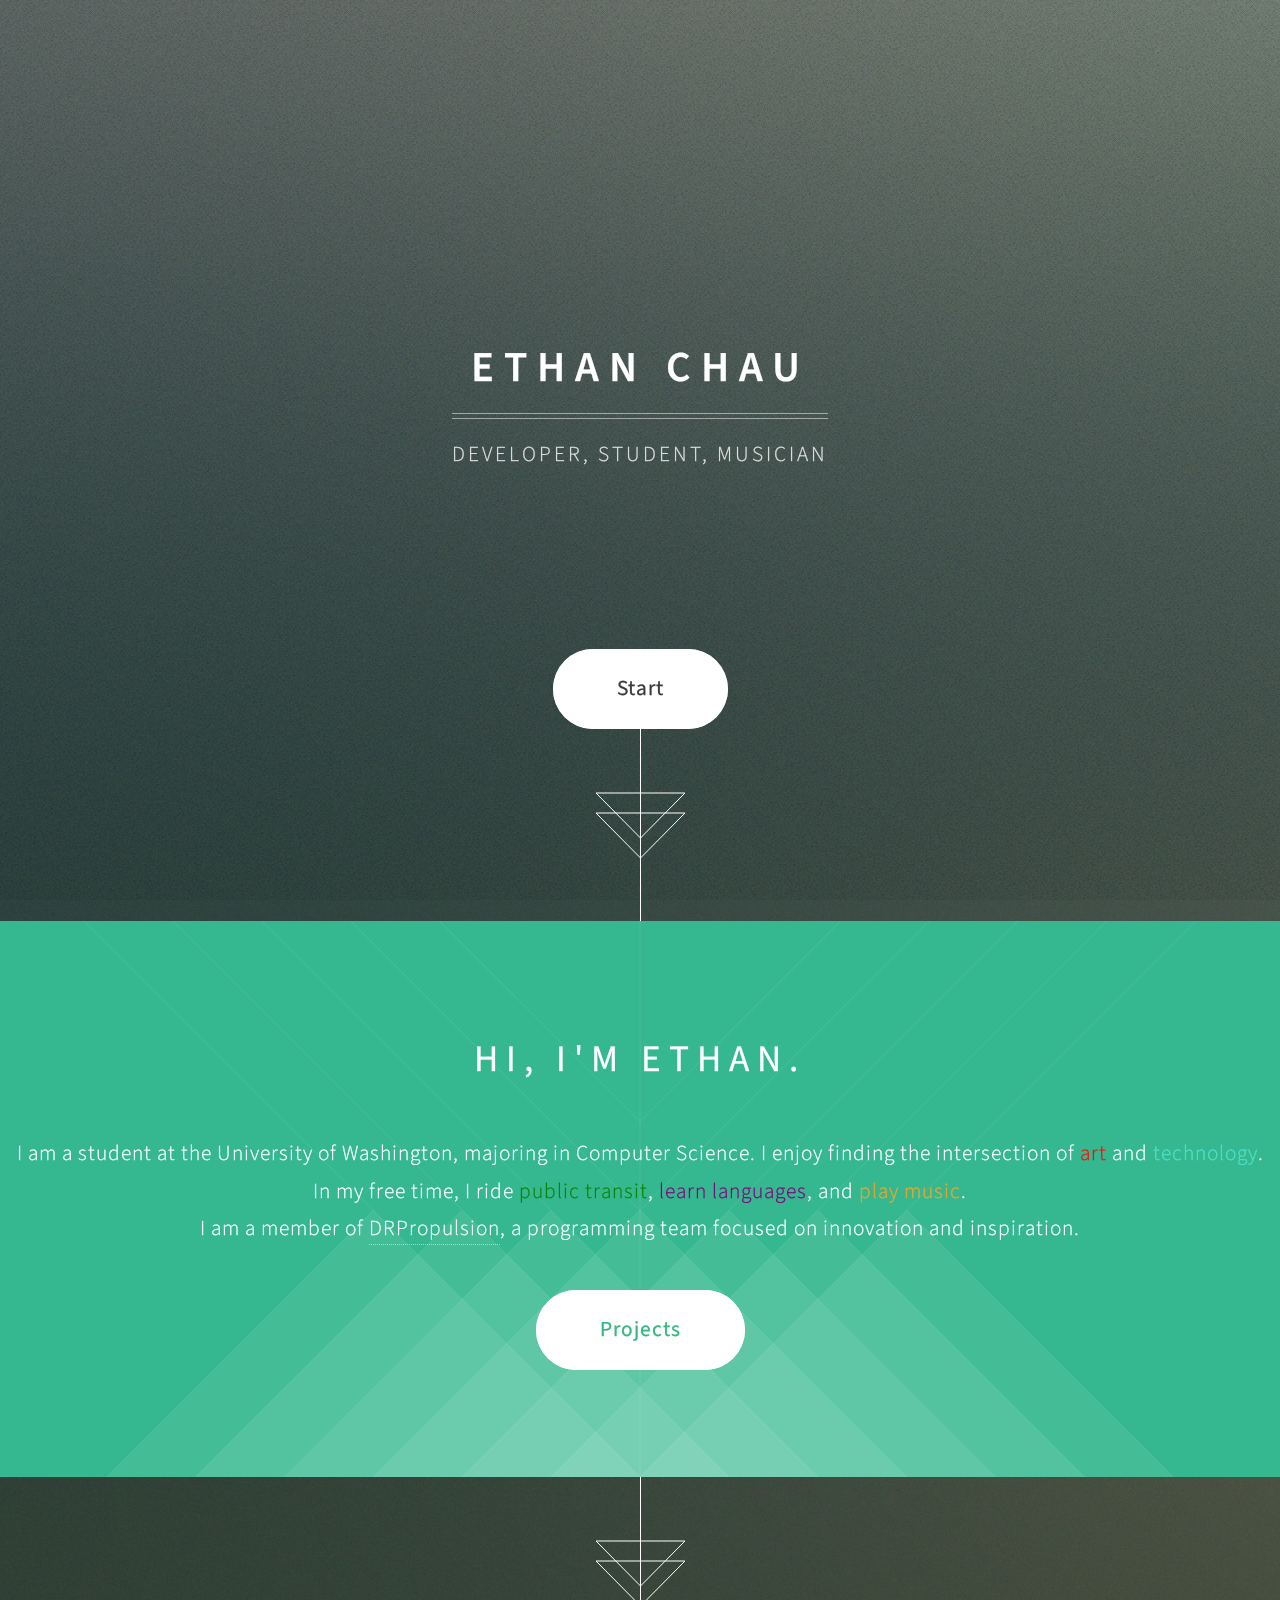
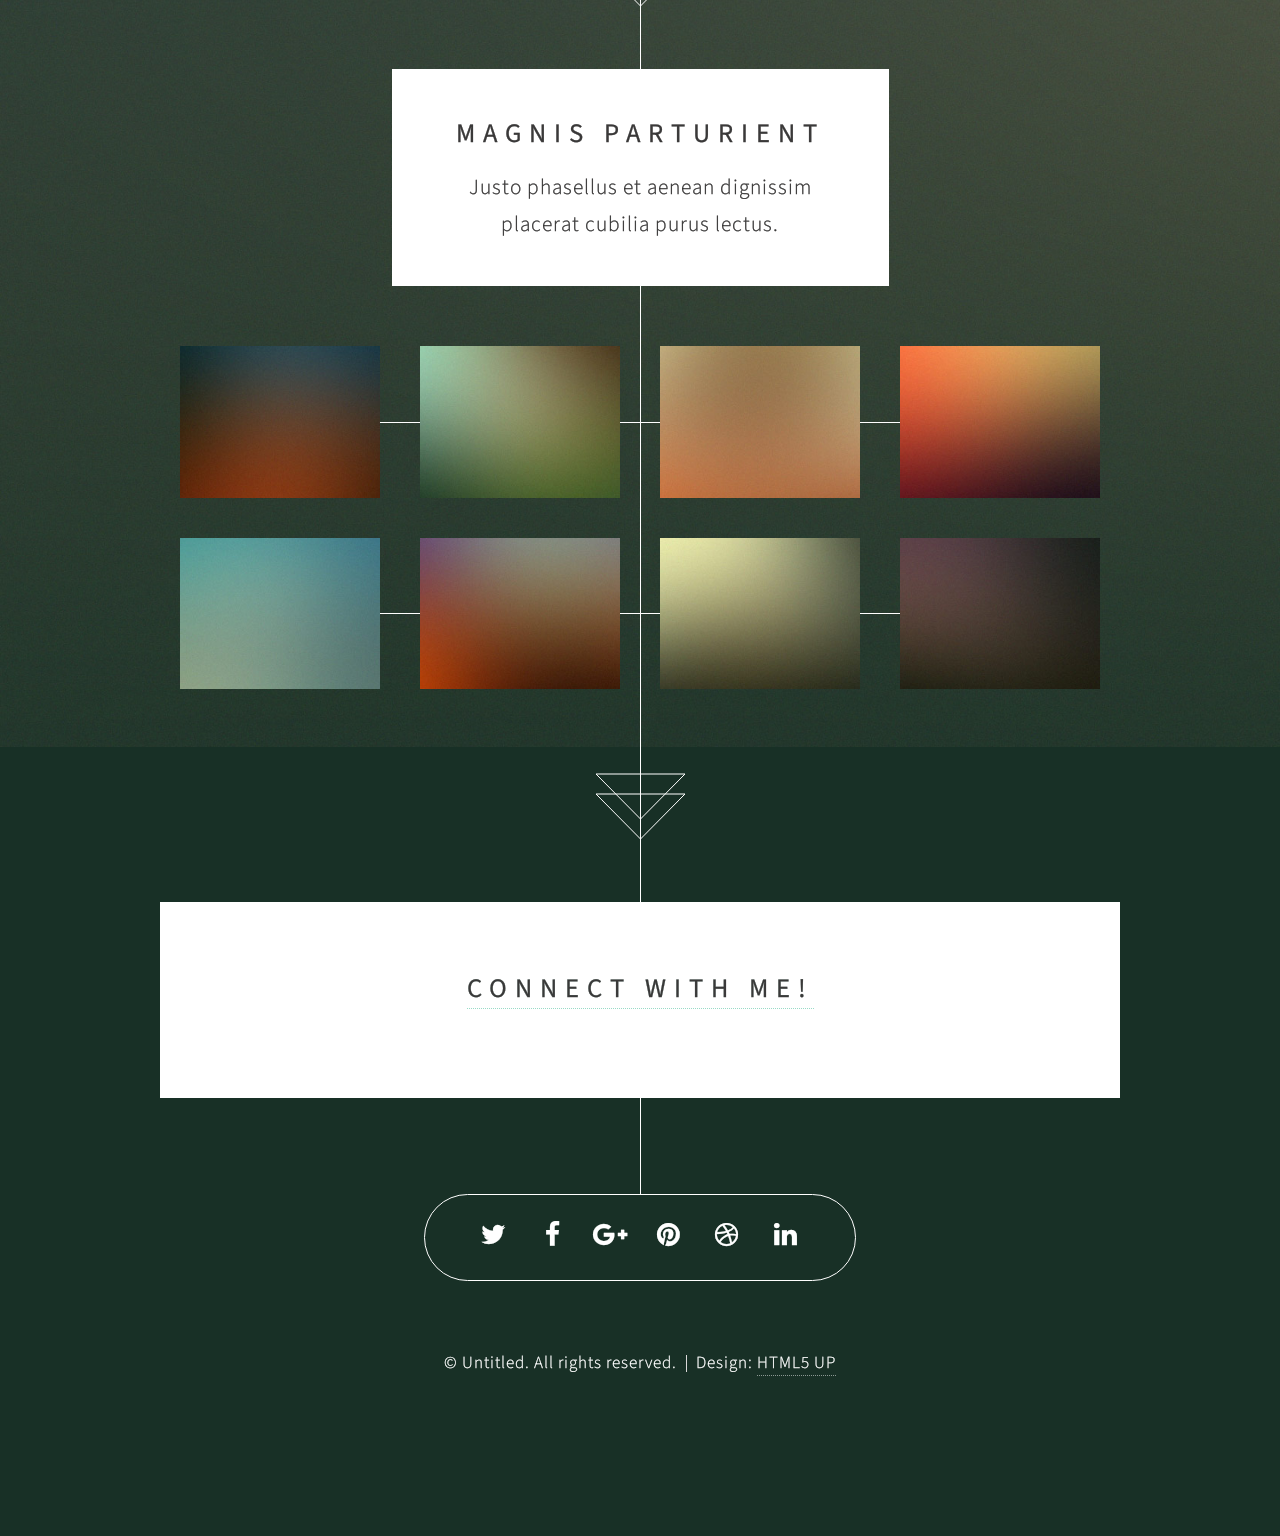
==== commit bdb2c467: "updates and beta stuff" ====
--- a/beta/index.html
+++ b/beta/index.html
@@ -67,10 +67,10 @@
 		<!-- Contact -->
 			<article class="container box style3">
 				<header>
-					<h2>Connect with me!</h2>
-					<p>Diam dignissim lectus eu ornare volutpat orci.</p>
-				</header>
-				<form action="https://formspree.io/ethanchau1@live.com" method="POST">
+					<h2><a href="javascript:toggleDiv('contactForm');">Connect with me!</a></h2>
+					
+				</header>
+				<form id="contactForm" style="display: none;" action="https://formspree.io/ethanchau1@live.com" method="POST">
 					<div class="row 50%">
 						<div class="6u 12u$(mobile)"><input type="text" class="text" name="name" placeholder="Name" /></div>
 						<div class="6u$ 12u$(mobile)"><input type="email" class="text" name="_replyto" placeholder="Email" /></div>
@@ -270,6 +270,12 @@
 			<script src="assets/js/util.js"></script>
 			<!--[if lte IE 8]><script src="assets/js/ie/respond.min.js"></script><![endif]-->
 			<script src="assets/js/main.js"></script>
+			<script type="text/javascript">
+			function toggleDiv(divId) {
+				$("#"+divId).toggle();
+			}
+			</script>
+
 
 	</body>
 </html>
